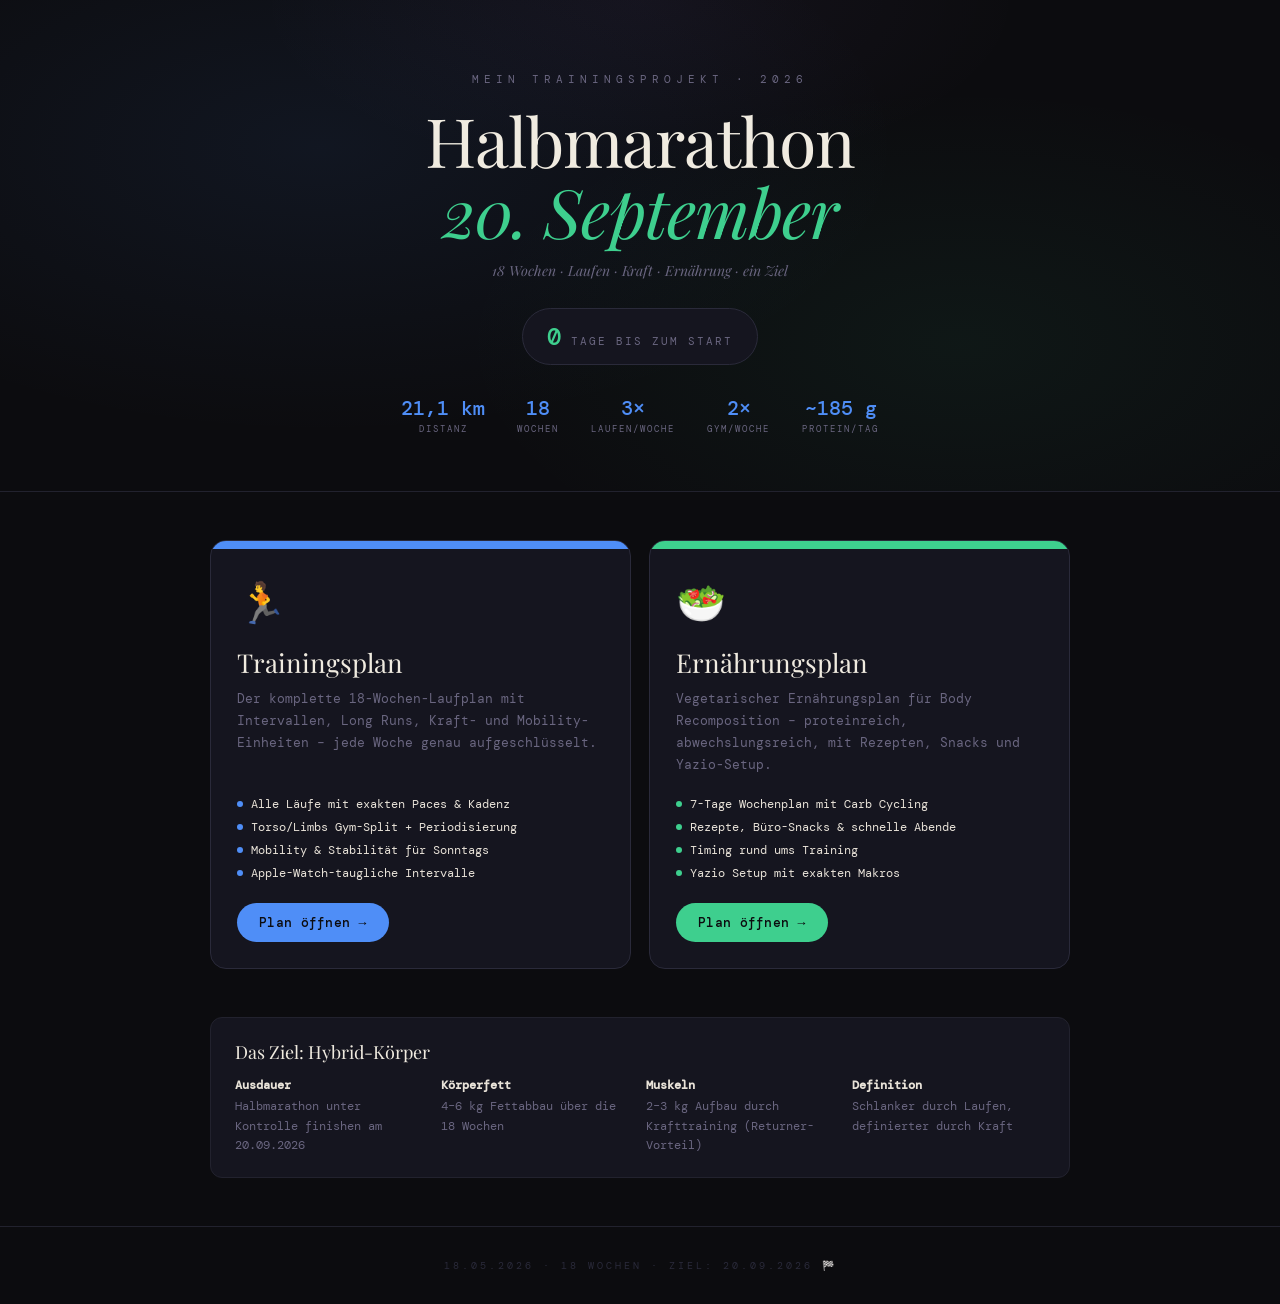
==== index.html @ 2db3b788 "Add files via upload" ====
<!DOCTYPE html>
<html lang="de">
<head>
<meta charset="UTF-8">
<meta name="viewport" content="width=device-width, initial-scale=1.0">
<title>Halbmarathon 2026 – Mein Trainingsprojekt</title>
<link href="https://fonts.googleapis.com/css2?family=Playfair+Display:ital,wght@0,400;0,700;1,400&family=DM+Mono:wght@300;400;500&display=swap" rel="stylesheet">
<style>
  :root {
    --bg:#0c0c0f; --surface:#15151f; --border:#22222e; --border2:#2a2a3a;
    --text:#e8e2d8; --muted:#6a6680; --cream:#f0ebe0;
    --blue:#4f8ef7; --green:#3ecf8e; --amber:#f5a623; --teal:#2dd4bf; --purple:#b07ef5;
  }
  * { box-sizing:border-box; margin:0; padding:0; }
  body {
    font-family:'DM Mono',monospace; background:var(--bg); color:var(--text);
    min-height:100vh; display:flex; flex-direction:column;
  }

  /* Hero */
  .hero {
    position:relative; overflow:hidden; text-align:center;
    padding:72px 24px 56px; border-bottom:1px solid var(--border);
  }
  .hero::before {
    content:''; position:absolute; inset:0;
    background:
      radial-gradient(ellipse 70% 90% at 25% 30%,rgba(79,142,247,.08) 0%,transparent 65%),
      radial-gradient(ellipse 60% 80% at 75% 70%,rgba(62,207,142,.06) 0%,transparent 65%),
      radial-gradient(ellipse 50% 60% at 50% 0%,rgba(176,126,245,.05) 0%,transparent 60%);
  }
  .hero-inner { position:relative; z-index:1; }
  .eyebrow { font-size:11px; letter-spacing:5px; color:var(--muted); text-transform:uppercase; margin-bottom:18px; }
  h1 {
    font-family:'Playfair Display',serif; font-weight:400;
    font-size:clamp(34px,8vw,68px); color:var(--cream); letter-spacing:-1px; line-height:1.05;
  }
  h1 em { font-style:italic; color:var(--green); }
  .tagline { margin-top:14px; color:var(--muted); font-size:14px; font-family:'Playfair Display',serif; font-style:italic; }

  .countdown {
    display:inline-flex; align-items:center; gap:14px; margin-top:28px;
    padding:12px 24px; border-radius:999px; background:var(--surface); border:1px solid var(--border2);
  }
  .countdown .num { font-size:24px; font-weight:500; color:var(--green); }
  .countdown .lbl { font-size:11px; color:var(--muted); text-transform:uppercase; letter-spacing:2px; }
  .countdown .sep { width:1px; height:28px; background:var(--border2); }

  /* Stats bar */
  .stats { display:flex; justify-content:center; gap:32px; margin-top:30px; flex-wrap:wrap; }
  .stat { text-align:center; }
  .stat .v { font-size:20px; font-weight:500; color:var(--blue); }
  .stat .l { font-size:9px; color:var(--muted); text-transform:uppercase; letter-spacing:2px; margin-top:2px; }

  /* Cards */
  .cards {
    flex:1; max-width:900px; margin:0 auto; width:100%;
    padding:48px 20px; display:grid; grid-template-columns:repeat(auto-fit,minmax(280px,1fr)); gap:18px;
  }
  .card {
    position:relative; overflow:hidden; text-decoration:none; color:inherit;
    background:var(--surface); border:1px solid var(--border2); border-radius:16px;
    padding:0; display:flex; flex-direction:column;
    transition:transform .2s, border-color .2s, box-shadow .2s;
  }
  .card:hover { transform:translateY(-4px); border-color:var(--c); box-shadow:0 12px 40px rgba(0,0,0,.4); }
  .card-banner { height:8px; background:var(--c); }
  .card-body { padding:28px 26px 26px; display:flex; flex-direction:column; flex:1; }
  .card-icon { font-size:40px; margin-bottom:16px; }
  .card-title { font-family:'Playfair Display',serif; font-size:26px; color:var(--cream); margin-bottom:8px; }
  .card-desc { font-size:13px; color:var(--muted); line-height:1.7; margin-bottom:20px; flex:1; }
  .card-features { display:flex; flex-direction:column; gap:7px; margin-bottom:22px; }
  .card-feat { font-size:12px; color:var(--text); display:flex; align-items:center; gap:8px; }
  .card-feat::before { content:''; width:6px; height:6px; border-radius:50%; background:var(--c); flex-shrink:0; }
  .card-cta {
    display:inline-flex; align-items:center; gap:8px; align-self:flex-start;
    padding:11px 22px; border-radius:999px; background:var(--c);
    color:#0c0c0f; font-size:13px; font-weight:500; letter-spacing:.3px;
    transition:gap .2s;
  }
  .card:hover .card-cta { gap:14px; }

  /* Info strip */
  .info-strip {
    max-width:900px; margin:0 auto 48px; width:100%; padding:0 20px;
  }
  .info-card {
    background:var(--surface); border:1px solid var(--border); border-radius:12px;
    padding:22px 24px;
  }
  .info-card h3 { font-family:'Playfair Display',serif; font-size:18px; color:var(--cream); font-weight:400; margin-bottom:12px; }
  .info-grid { display:grid; grid-template-columns:repeat(auto-fit,minmax(160px,1fr)); gap:12px; }
  .info-item { font-size:12px; color:var(--muted); line-height:1.6; }
  .info-item strong { color:var(--text); display:block; margin-bottom:2px; }

  footer { text-align:center; padding:32px; font-size:10px; color:#2a2a3a; letter-spacing:3px; text-transform:uppercase; border-top:1px solid var(--border); }
</style>
</head>
<body>

<div class="hero">
  <div class="hero-inner">
    <div class="eyebrow">Mein Trainingsprojekt · 2026</div>
    <h1>Halbmarathon<br><em>20. September</em></h1>
    <p class="tagline">18 Wochen · Laufen · Kraft · Ernährung · ein Ziel</p>

    <div class="countdown">
      <div><span class="num" id="days-left">–</span> <span class="lbl">Tage bis zum Start</span></div>
    </div>

    <div class="stats">
      <div class="stat"><div class="v">21,1 km</div><div class="l">Distanz</div></div>
      <div class="stat"><div class="v">18</div><div class="l">Wochen</div></div>
      <div class="stat"><div class="v">3×</div><div class="l">Laufen/Woche</div></div>
      <div class="stat"><div class="v">2×</div><div class="l">Gym/Woche</div></div>
      <div class="stat"><div class="v">~185 g</div><div class="l">Protein/Tag</div></div>
    </div>
  </div>
</div>

<div class="cards">
  <a class="card" href="training.html" style="--c:var(--blue)">
    <div class="card-banner"></div>
    <div class="card-body">
      <div class="card-icon">🏃</div>
      <div class="card-title">Trainingsplan</div>
      <div class="card-desc">Der komplette 18-Wochen-Laufplan mit Intervallen, Long Runs, Kraft- und Mobility-Einheiten – jede Woche genau aufgeschlüsselt.</div>
      <div class="card-features">
        <div class="card-feat">Alle Läufe mit exakten Paces & Kadenz</div>
        <div class="card-feat">Torso/Limbs Gym-Split + Periodisierung</div>
        <div class="card-feat">Mobility & Stabilität für Sonntags</div>
        <div class="card-feat">Apple-Watch-taugliche Intervalle</div>
      </div>
      <span class="card-cta">Plan öffnen →</span>
    </div>
  </a>

  <a class="card" href="ernaehrung.html" style="--c:var(--green)">
    <div class="card-banner"></div>
    <div class="card-body">
      <div class="card-icon">🥗</div>
      <div class="card-title">Ernährungsplan</div>
      <div class="card-desc">Vegetarischer Ernährungsplan für Body Recomposition – proteinreich, abwechslungsreich, mit Rezepten, Snacks und Yazio-Setup.</div>
      <div class="card-features">
        <div class="card-feat">7-Tage Wochenplan mit Carb Cycling</div>
        <div class="card-feat">Rezepte, Büro-Snacks & schnelle Abende</div>
        <div class="card-feat">Timing rund ums Training</div>
        <div class="card-feat">Yazio Setup mit exakten Makros</div>
      </div>
      <span class="card-cta">Plan öffnen →</span>
    </div>
  </a>
</div>

<div class="info-strip">
  <div class="info-card">
    <h3>Das Ziel: Hybrid-Körper</h3>
    <div class="info-grid">
      <div class="info-item"><strong>Ausdauer</strong>Halbmarathon unter Kontrolle finishen am 20.09.2026</div>
      <div class="info-item"><strong>Körperfett</strong>4–6 kg Fettabbau über die 18 Wochen</div>
      <div class="info-item"><strong>Muskeln</strong>2–3 kg Aufbau durch Krafttraining (Returner-Vorteil)</div>
      <div class="info-item"><strong>Definition</strong>Schlanker durch Laufen, definierter durch Kraft</div>
    </div>
  </div>
</div>

<footer>18.05.2026 · 18 Wochen · Ziel: 20.09.2026 🏁</footer>

<script>
  // Countdown bis zum Renntag
  const raceDay = new Date("2026-09-20T08:00:00");
  const now = new Date();
  const days = Math.max(0, Math.ceil((raceDay - now) / (1000*60*60*24)));
  document.getElementById("days-left").textContent = days;
</script>
</body>
</html>
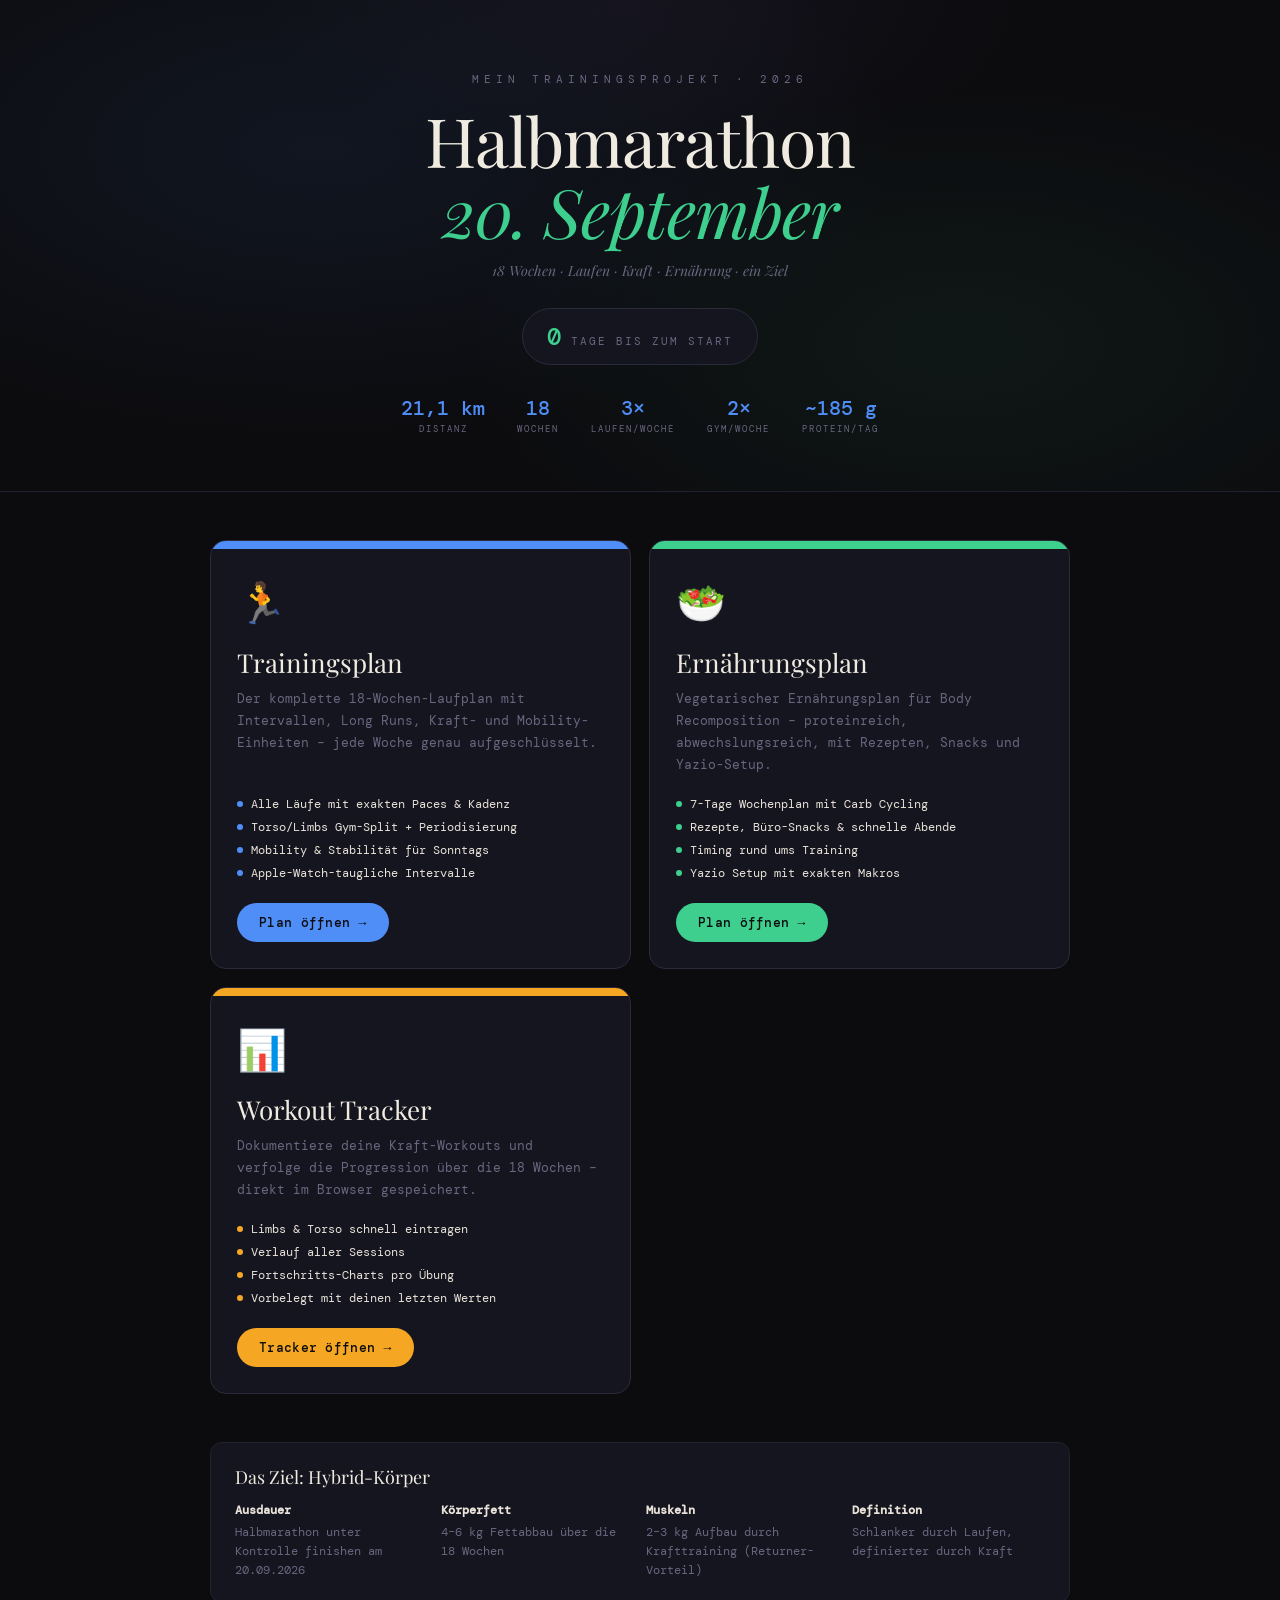
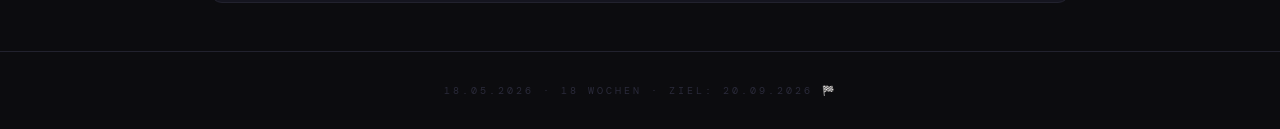
==== commit 6e1cb0b1: "Add files via upload" ====
--- a/index.html
+++ b/index.html
@@ -150,6 +150,22 @@
       <span class="card-cta">Plan öffnen →</span>
     </div>
   </a>
+
+  <a class="card" href="tracking.html" style="--c:var(--amber)">
+    <div class="card-banner"></div>
+    <div class="card-body">
+      <div class="card-icon">📊</div>
+      <div class="card-title">Workout Tracker</div>
+      <div class="card-desc">Dokumentiere deine Kraft-Workouts und verfolge die Progression über die 18 Wochen – direkt im Browser gespeichert.</div>
+      <div class="card-features">
+        <div class="card-feat">Limbs & Torso schnell eintragen</div>
+        <div class="card-feat">Verlauf aller Sessions</div>
+        <div class="card-feat">Fortschritts-Charts pro Übung</div>
+        <div class="card-feat">Vorbelegt mit deinen letzten Werten</div>
+      </div>
+      <span class="card-cta">Tracker öffnen →</span>
+    </div>
+  </a>
 </div>
 
 <div class="info-strip">
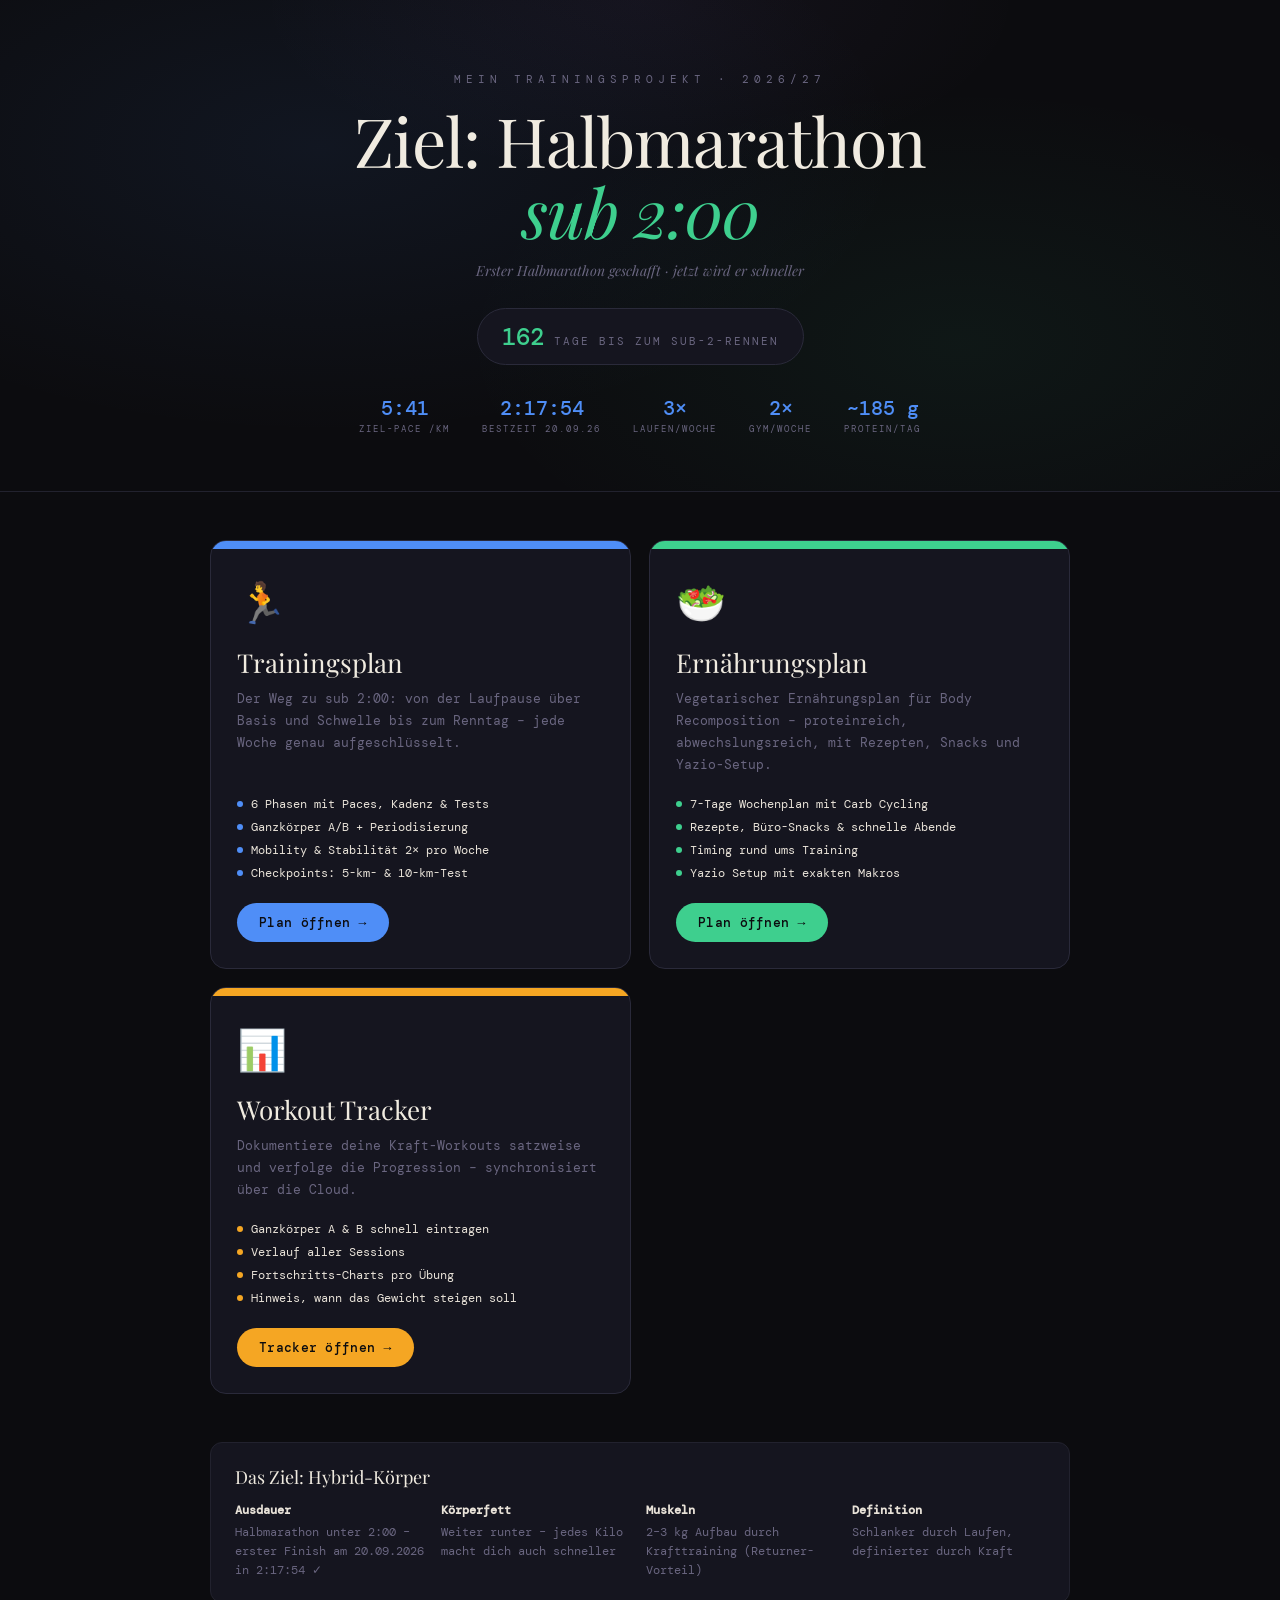
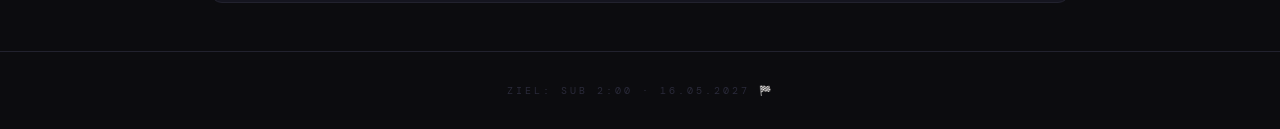
==== commit e6c0f7da: "Add files via upload" ====
--- a/index.html
+++ b/index.html
@@ -3,7 +3,7 @@
 <head>
 <meta charset="UTF-8">
 <meta name="viewport" content="width=device-width, initial-scale=1.0">
-<title>Halbmarathon 2026 – Mein Trainingsprojekt</title>
+<title>Ziel: Sub-2 Halbmarathon – Mein Trainingsprojekt</title>
 <link href="https://fonts.googleapis.com/css2?family=Playfair+Display:ital,wght@0,400;0,700;1,400&family=DM+Mono:wght@300;400;500&display=swap" rel="stylesheet">
 <style>
   :root {
@@ -100,17 +100,17 @@
 
 <div class="hero">
   <div class="hero-inner">
-    <div class="eyebrow">Mein Trainingsprojekt · 2026</div>
-    <h1>Halbmarathon<br><em>20. September</em></h1>
-    <p class="tagline">18 Wochen · Laufen · Kraft · Ernährung · ein Ziel</p>
+    <div class="eyebrow">Mein Trainingsprojekt · 2026/27</div>
+    <h1>Ziel: Halbmarathon<br><em>sub 2:00</em></h1>
+    <p class="tagline">Erster Halbmarathon geschafft · jetzt wird er schneller</p>
 
     <div class="countdown">
-      <div><span class="num" id="days-left">–</span> <span class="lbl">Tage bis zum Start</span></div>
+      <div><span class="num" id="days-left">–</span> <span class="lbl" id="days-lbl">Tage bis zum Sub-2-Rennen</span></div>
     </div>
 
     <div class="stats">
-      <div class="stat"><div class="v">21,1 km</div><div class="l">Distanz</div></div>
-      <div class="stat"><div class="v">18</div><div class="l">Wochen</div></div>
+      <div class="stat"><div class="v">5:41</div><div class="l">Ziel-Pace /km</div></div>
+      <div class="stat"><div class="v">2:17:54</div><div class="l">Bestzeit 20.09.26</div></div>
       <div class="stat"><div class="v">3×</div><div class="l">Laufen/Woche</div></div>
       <div class="stat"><div class="v">2×</div><div class="l">Gym/Woche</div></div>
       <div class="stat"><div class="v">~185 g</div><div class="l">Protein/Tag</div></div>
@@ -124,12 +124,12 @@
     <div class="card-body">
       <div class="card-icon">🏃</div>
       <div class="card-title">Trainingsplan</div>
-      <div class="card-desc">Der komplette 18-Wochen-Laufplan mit Intervallen, Long Runs, Kraft- und Mobility-Einheiten – jede Woche genau aufgeschlüsselt.</div>
+      <div class="card-desc">Der Weg zu sub 2:00: von der Laufpause über Basis und Schwelle bis zum Renntag – jede Woche genau aufgeschlüsselt.</div>
       <div class="card-features">
-        <div class="card-feat">Alle Läufe mit exakten Paces & Kadenz</div>
-        <div class="card-feat">Torso/Limbs Gym-Split + Periodisierung</div>
-        <div class="card-feat">Mobility & Stabilität für Sonntags</div>
-        <div class="card-feat">Apple-Watch-taugliche Intervalle</div>
+        <div class="card-feat">6 Phasen mit Paces, Kadenz & Tests</div>
+        <div class="card-feat">Ganzkörper A/B + Periodisierung</div>
+        <div class="card-feat">Mobility & Stabilität 2× pro Woche</div>
+        <div class="card-feat">Checkpoints: 5-km- & 10-km-Test</div>
       </div>
       <span class="card-cta">Plan öffnen →</span>
     </div>
@@ -156,12 +156,12 @@
     <div class="card-body">
       <div class="card-icon">📊</div>
       <div class="card-title">Workout Tracker</div>
-      <div class="card-desc">Dokumentiere deine Kraft-Workouts und verfolge die Progression über die 18 Wochen – direkt im Browser gespeichert.</div>
+      <div class="card-desc">Dokumentiere deine Kraft-Workouts satzweise und verfolge die Progression – synchronisiert über die Cloud.</div>
       <div class="card-features">
-        <div class="card-feat">Limbs & Torso schnell eintragen</div>
+        <div class="card-feat">Ganzkörper A & B schnell eintragen</div>
         <div class="card-feat">Verlauf aller Sessions</div>
         <div class="card-feat">Fortschritts-Charts pro Übung</div>
-        <div class="card-feat">Vorbelegt mit deinen letzten Werten</div>
+        <div class="card-feat">Hinweis, wann das Gewicht steigen soll</div>
       </div>
       <span class="card-cta">Tracker öffnen →</span>
     </div>
@@ -172,22 +172,25 @@
   <div class="info-card">
     <h3>Das Ziel: Hybrid-Körper</h3>
     <div class="info-grid">
-      <div class="info-item"><strong>Ausdauer</strong>Halbmarathon unter Kontrolle finishen am 20.09.2026</div>
-      <div class="info-item"><strong>Körperfett</strong>4–6 kg Fettabbau über die 18 Wochen</div>
+      <div class="info-item"><strong>Ausdauer</strong>Halbmarathon unter 2:00 – erster Finish am 20.09.2026 in 2:17:54 ✓</div>
+      <div class="info-item"><strong>Körperfett</strong>Weiter runter – jedes Kilo macht dich auch schneller</div>
       <div class="info-item"><strong>Muskeln</strong>2–3 kg Aufbau durch Krafttraining (Returner-Vorteil)</div>
       <div class="info-item"><strong>Definition</strong>Schlanker durch Laufen, definierter durch Kraft</div>
     </div>
   </div>
 </div>
 
-<footer>18.05.2026 · 18 Wochen · Ziel: 20.09.2026 🏁</footer>
+<footer id="footer">Ziel: sub 2:00 🏁</footer>
 
 <script>
   // Countdown bis zum Renntag
-  const raceDay = new Date("2026-09-20T08:00:00");
-  const now = new Date();
-  const days = Math.max(0, Math.ceil((raceDay - now) / (1000*60*60*24)));
+  // Renntag hier anpassen – gleiches Datum wie RACE in training.html
+  const RACE = "2027-05-16";
+  const raceDay = new Date(RACE + "T09:00:00");
+  const days = Math.max(0, Math.ceil((raceDay - new Date()) / 864e5));
   document.getElementById("days-left").textContent = days;
+  const nice = raceDay.toLocaleDateString("de-DE",{day:"2-digit",month:"2-digit",year:"numeric"});
+  document.getElementById("footer").textContent = `Ziel: sub 2:00 · ${nice} 🏁`;
 </script>
 </body>
 </html>
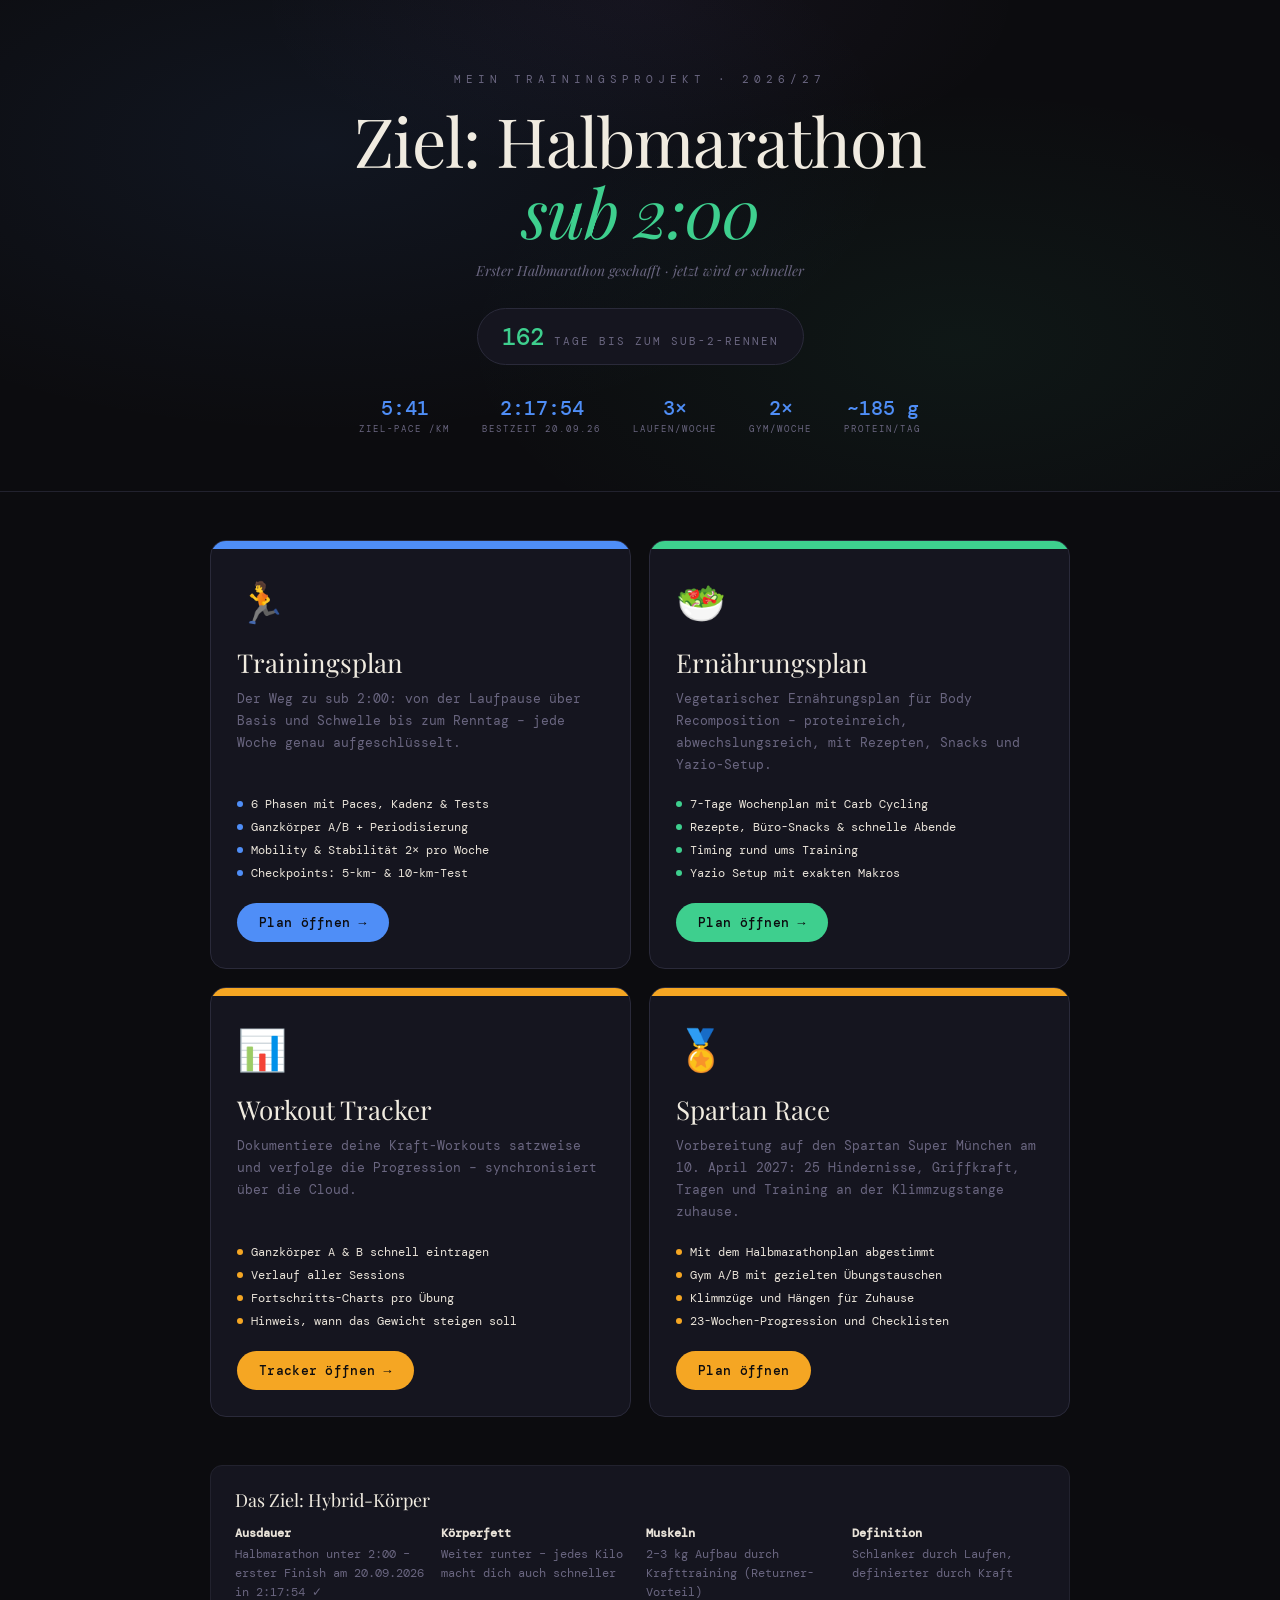
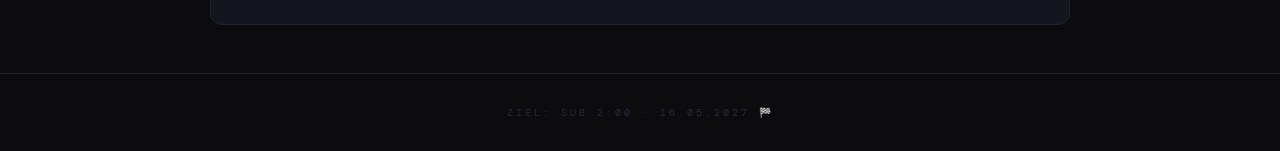
==== commit a008b7bb: "Add Spartan Race card to training home" ====
--- a/index.html
+++ b/index.html
@@ -166,6 +166,22 @@
       <span class="card-cta">Tracker öffnen →</span>
     </div>
   </a>
+
+  <a class="card" href="spartan.html" style="--c:var(--amber)">
+    <div class="card-banner"></div>
+    <div class="card-body">
+      <div class="card-icon">🏅</div>
+      <div class="card-title">Spartan Race</div>
+      <div class="card-desc">Vorbereitung auf den Spartan Super München am 10. April 2027: 25 Hindernisse, Griffkraft, Tragen und Training an der Klimmzugstange zuhause.</div>
+      <div class="card-features">
+        <div class="card-feat">Mit dem Halbmarathonplan abgestimmt</div>
+        <div class="card-feat">Gym A/B mit gezielten Übungstauschen</div>
+        <div class="card-feat">Klimmzüge und Hängen für Zuhause</div>
+        <div class="card-feat">23-Wochen-Progression und Checklisten</div>
+      </div>
+      <span class="card-cta">Plan öffnen</span>
+    </div>
+  </a>
 </div>
 
 <div class="info-strip">
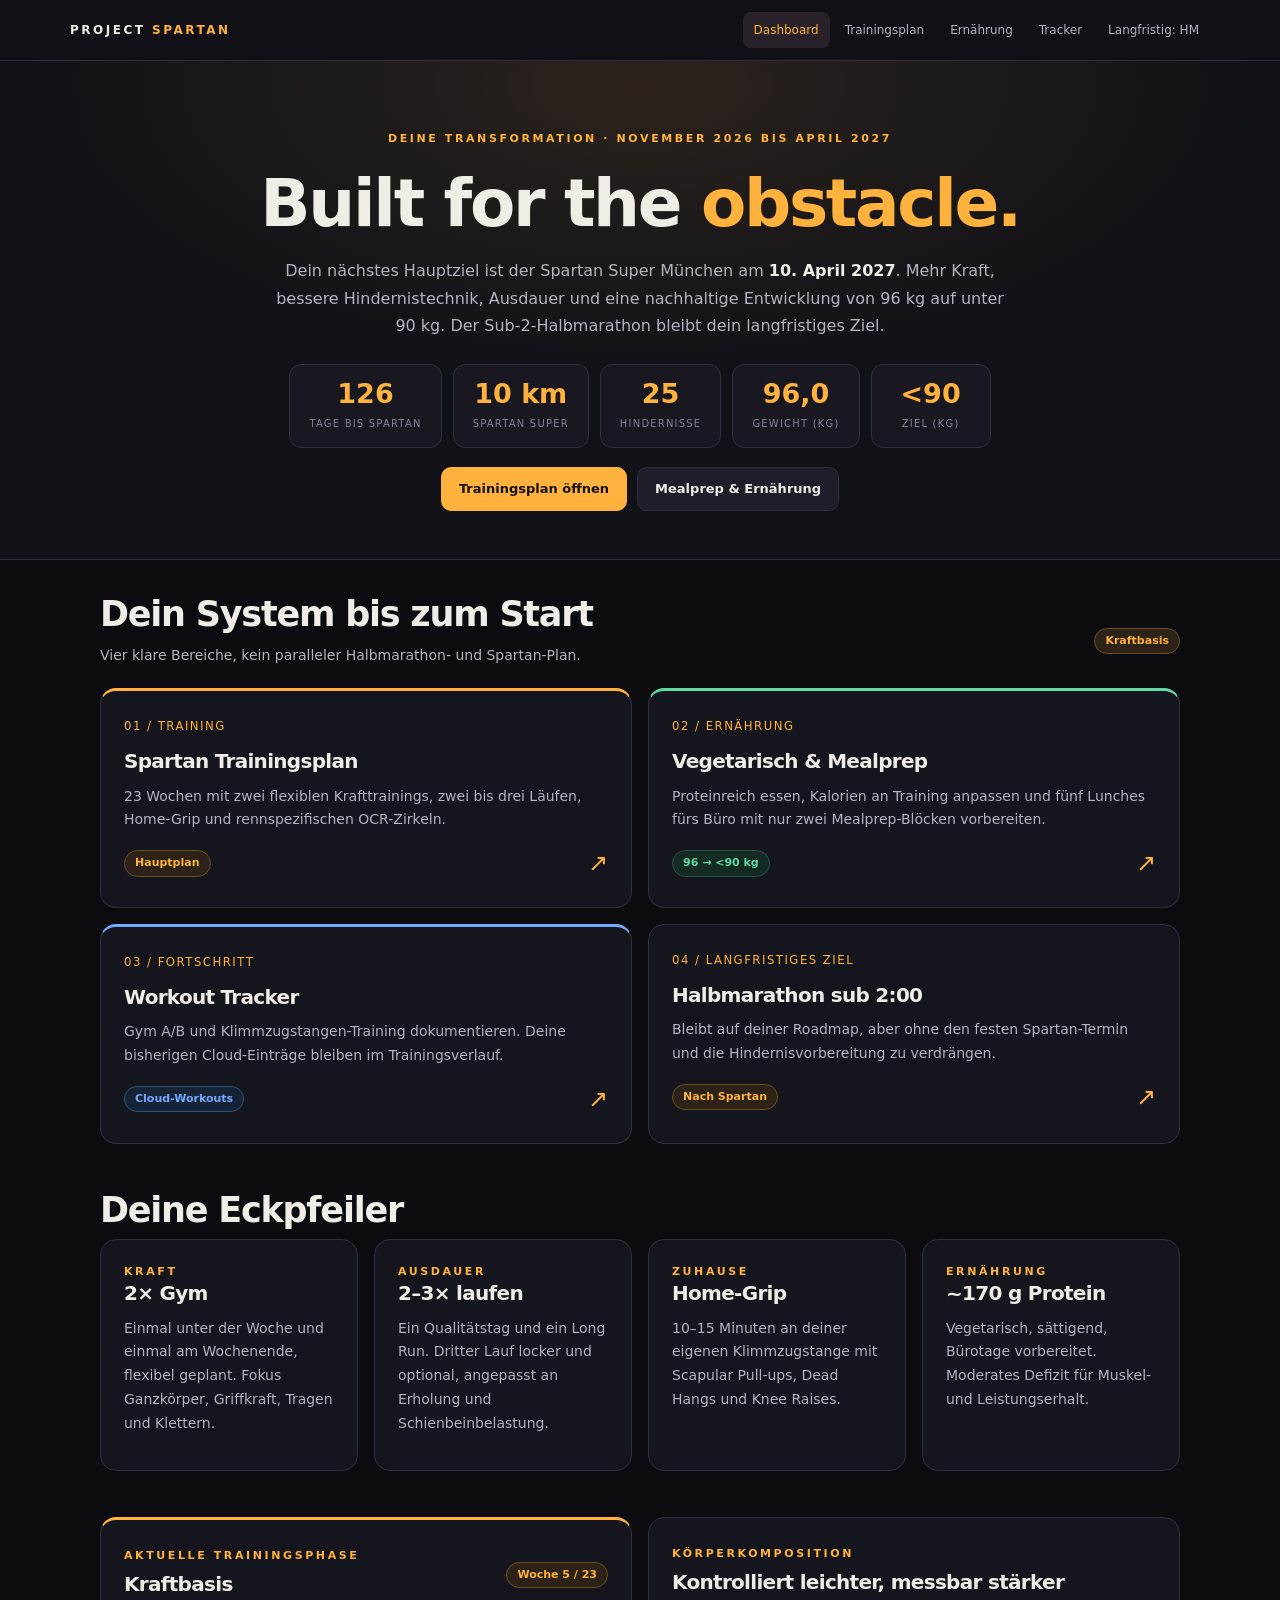
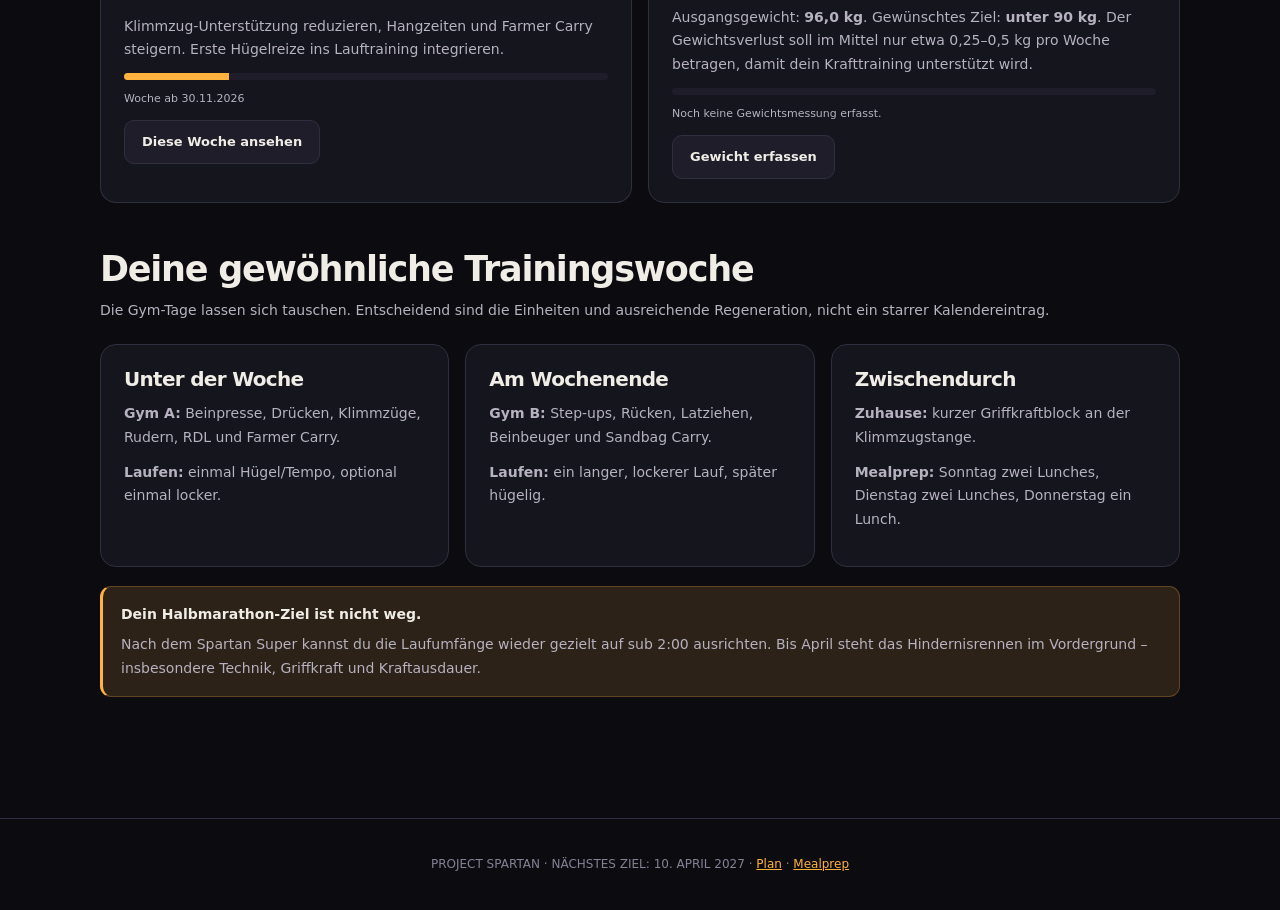
==== commit fd7f84ee: "Redesign home as Spartan-first transformation dashboard with long-term HM secondary" ====
--- a/index.html
+++ b/index.html
@@ -1,212 +1,55 @@
 <!DOCTYPE html>
-<html lang="de">
-<head>
-<meta charset="UTF-8">
-<meta name="viewport" content="width=device-width, initial-scale=1.0">
-<title>Ziel: Sub-2 Halbmarathon – Mein Trainingsprojekt</title>
-<link href="https://fonts.googleapis.com/css2?family=Playfair+Display:ital,wght@0,400;0,700;1,400&family=DM+Mono:wght@300;400;500&display=swap" rel="stylesheet">
-<style>
-  :root {
-    --bg:#0c0c0f; --surface:#15151f; --border:#22222e; --border2:#2a2a3a;
-    --text:#e8e2d8; --muted:#6a6680; --cream:#f0ebe0;
-    --blue:#4f8ef7; --green:#3ecf8e; --amber:#f5a623; --teal:#2dd4bf; --purple:#b07ef5;
-  }
-  * { box-sizing:border-box; margin:0; padding:0; }
-  body {
-    font-family:'DM Mono',monospace; background:var(--bg); color:var(--text);
-    min-height:100vh; display:flex; flex-direction:column;
-  }
-
-  /* Hero */
-  .hero {
-    position:relative; overflow:hidden; text-align:center;
-    padding:72px 24px 56px; border-bottom:1px solid var(--border);
-  }
-  .hero::before {
-    content:''; position:absolute; inset:0;
-    background:
-      radial-gradient(ellipse 70% 90% at 25% 30%,rgba(79,142,247,.08) 0%,transparent 65%),
-      radial-gradient(ellipse 60% 80% at 75% 70%,rgba(62,207,142,.06) 0%,transparent 65%),
-      radial-gradient(ellipse 50% 60% at 50% 0%,rgba(176,126,245,.05) 0%,transparent 60%);
-  }
-  .hero-inner { position:relative; z-index:1; }
-  .eyebrow { font-size:11px; letter-spacing:5px; color:var(--muted); text-transform:uppercase; margin-bottom:18px; }
-  h1 {
-    font-family:'Playfair Display',serif; font-weight:400;
-    font-size:clamp(34px,8vw,68px); color:var(--cream); letter-spacing:-1px; line-height:1.05;
-  }
-  h1 em { font-style:italic; color:var(--green); }
-  .tagline { margin-top:14px; color:var(--muted); font-size:14px; font-family:'Playfair Display',serif; font-style:italic; }
-
-  .countdown {
-    display:inline-flex; align-items:center; gap:14px; margin-top:28px;
-    padding:12px 24px; border-radius:999px; background:var(--surface); border:1px solid var(--border2);
-  }
-  .countdown .num { font-size:24px; font-weight:500; color:var(--green); }
-  .countdown .lbl { font-size:11px; color:var(--muted); text-transform:uppercase; letter-spacing:2px; }
-  .countdown .sep { width:1px; height:28px; background:var(--border2); }
-
-  /* Stats bar */
-  .stats { display:flex; justify-content:center; gap:32px; margin-top:30px; flex-wrap:wrap; }
-  .stat { text-align:center; }
-  .stat .v { font-size:20px; font-weight:500; color:var(--blue); }
-  .stat .l { font-size:9px; color:var(--muted); text-transform:uppercase; letter-spacing:2px; margin-top:2px; }
-
-  /* Cards */
-  .cards {
-    flex:1; max-width:900px; margin:0 auto; width:100%;
-    padding:48px 20px; display:grid; grid-template-columns:repeat(auto-fit,minmax(280px,1fr)); gap:18px;
-  }
-  .card {
-    position:relative; overflow:hidden; text-decoration:none; color:inherit;
-    background:var(--surface); border:1px solid var(--border2); border-radius:16px;
-    padding:0; display:flex; flex-direction:column;
-    transition:transform .2s, border-color .2s, box-shadow .2s;
-  }
-  .card:hover { transform:translateY(-4px); border-color:var(--c); box-shadow:0 12px 40px rgba(0,0,0,.4); }
-  .card-banner { height:8px; background:var(--c); }
-  .card-body { padding:28px 26px 26px; display:flex; flex-direction:column; flex:1; }
-  .card-icon { font-size:40px; margin-bottom:16px; }
-  .card-title { font-family:'Playfair Display',serif; font-size:26px; color:var(--cream); margin-bottom:8px; }
-  .card-desc { font-size:13px; color:var(--muted); line-height:1.7; margin-bottom:20px; flex:1; }
-  .card-features { display:flex; flex-direction:column; gap:7px; margin-bottom:22px; }
-  .card-feat { font-size:12px; color:var(--text); display:flex; align-items:center; gap:8px; }
-  .card-feat::before { content:''; width:6px; height:6px; border-radius:50%; background:var(--c); flex-shrink:0; }
-  .card-cta {
-    display:inline-flex; align-items:center; gap:8px; align-self:flex-start;
-    padding:11px 22px; border-radius:999px; background:var(--c);
-    color:#0c0c0f; font-size:13px; font-weight:500; letter-spacing:.3px;
-    transition:gap .2s;
-  }
-  .card:hover .card-cta { gap:14px; }
-
-  /* Info strip */
-  .info-strip {
-    max-width:900px; margin:0 auto 48px; width:100%; padding:0 20px;
-  }
-  .info-card {
-    background:var(--surface); border:1px solid var(--border); border-radius:12px;
-    padding:22px 24px;
-  }
-  .info-card h3 { font-family:'Playfair Display',serif; font-size:18px; color:var(--cream); font-weight:400; margin-bottom:12px; }
-  .info-grid { display:grid; grid-template-columns:repeat(auto-fit,minmax(160px,1fr)); gap:12px; }
-  .info-item { font-size:12px; color:var(--muted); line-height:1.6; }
-  .info-item strong { color:var(--text); display:block; margin-bottom:2px; }
-
-  footer { text-align:center; padding:32px; font-size:10px; color:#2a2a3a; letter-spacing:3px; text-transform:uppercase; border-top:1px solid var(--border); }
-</style>
-</head>
-<body>
-
-<div class="hero">
-  <div class="hero-inner">
-    <div class="eyebrow">Mein Trainingsprojekt · 2026/27</div>
-    <h1>Ziel: Halbmarathon<br><em>sub 2:00</em></h1>
-    <p class="tagline">Erster Halbmarathon geschafft · jetzt wird er schneller</p>
-
-    <div class="countdown">
-      <div><span class="num" id="days-left">–</span> <span class="lbl" id="days-lbl">Tage bis zum Sub-2-Rennen</span></div>
-    </div>
-
-    <div class="stats">
-      <div class="stat"><div class="v">5:41</div><div class="l">Ziel-Pace /km</div></div>
-      <div class="stat"><div class="v">2:17:54</div><div class="l">Bestzeit 20.09.26</div></div>
-      <div class="stat"><div class="v">3×</div><div class="l">Laufen/Woche</div></div>
-      <div class="stat"><div class="v">2×</div><div class="l">Gym/Woche</div></div>
-      <div class="stat"><div class="v">~185 g</div><div class="l">Protein/Tag</div></div>
-    </div>
-  </div>
+<html lang="de"><head><meta charset="UTF-8"><meta name="viewport" content="width=device-width,initial-scale=1">
+<meta name="description" content="Project Spartan: persönliche Transformation von 96 kg auf unter 90 kg, Kraft- und Lauftraining, vegetarisches Mealprep und Spartan Super München im April 2027.">
+<meta name="theme-color" content="#0c0c10"><title>Project Spartan · Trainingsdashboard 2027</title><link rel="stylesheet" href="assets/spartan-theme.css"></head><body>
+<header class="site-nav"><a class="brand" href="index.html">PROJECT <span>SPARTAN</span></a><nav class="nav-links" aria-label="Hauptnavigation"><a href="index.html" class="active">Dashboard</a><a href="training.html">Trainingsplan</a><a href="ernaehrung.html">Ernährung</a><a href="tracking.html">Tracker</a><a href="halbmarathon.html">Langfristig: HM</a></nav></header>
+<div class="hero"><span class="eyebrow">Deine Transformation · November 2026 bis April 2027</span><h1>Built for the <em>obstacle.</em></h1>
+<p class="lead">Dein nächstes Hauptziel ist der Spartan Super München am <strong style="color:var(--text)">10. April 2027</strong>. Mehr Kraft, bessere Hindernistechnik, Ausdauer und eine nachhaltige Entwicklung von 96 kg auf unter 90 kg. Der Sub-2-Halbmarathon bleibt dein langfristiges Ziel.</p>
+<div class="kpis"><div class="kpi"><b id="countdown">–</b><small>Tage bis Spartan</small></div><div class="kpi"><b>10 km</b><small>Spartan Super</small></div><div class="kpi"><b>25</b><small>Hindernisse</small></div><div class="kpi"><b id="weight-kpi">96,0</b><small>Gewicht (kg)</small></div><div class="kpi"><b>&lt;90</b><small>Ziel (kg)</small></div></div>
+<div class="actions" style="justify-content:center"><a href="training.html" class="btn">Trainingsplan öffnen</a><a href="ernaehrung.html" class="btn secondary">Mealprep & Ernährung</a></div>
 </div>
-
-<div class="cards">
-  <a class="card" href="training.html" style="--c:var(--blue)">
-    <div class="card-banner"></div>
-    <div class="card-body">
-      <div class="card-icon">🏃</div>
-      <div class="card-title">Trainingsplan</div>
-      <div class="card-desc">Der Weg zu sub 2:00: von der Laufpause über Basis und Schwelle bis zum Renntag – jede Woche genau aufgeschlüsselt.</div>
-      <div class="card-features">
-        <div class="card-feat">6 Phasen mit Paces, Kadenz & Tests</div>
-        <div class="card-feat">Ganzkörper A/B + Periodisierung</div>
-        <div class="card-feat">Mobility & Stabilität 2× pro Woche</div>
-        <div class="card-feat">Checkpoints: 5-km- & 10-km-Test</div>
-      </div>
-      <span class="card-cta">Plan öffnen →</span>
-    </div>
-  </a>
-
-  <a class="card" href="ernaehrung.html" style="--c:var(--green)">
-    <div class="card-banner"></div>
-    <div class="card-body">
-      <div class="card-icon">🥗</div>
-      <div class="card-title">Ernährungsplan</div>
-      <div class="card-desc">Vegetarischer Ernährungsplan für Body Recomposition – proteinreich, abwechslungsreich, mit Rezepten, Snacks und Yazio-Setup.</div>
-      <div class="card-features">
-        <div class="card-feat">7-Tage Wochenplan mit Carb Cycling</div>
-        <div class="card-feat">Rezepte, Büro-Snacks & schnelle Abende</div>
-        <div class="card-feat">Timing rund ums Training</div>
-        <div class="card-feat">Yazio Setup mit exakten Makros</div>
-      </div>
-      <span class="card-cta">Plan öffnen →</span>
-    </div>
-  </a>
-
-  <a class="card" href="tracking.html" style="--c:var(--amber)">
-    <div class="card-banner"></div>
-    <div class="card-body">
-      <div class="card-icon">📊</div>
-      <div class="card-title">Workout Tracker</div>
-      <div class="card-desc">Dokumentiere deine Kraft-Workouts satzweise und verfolge die Progression – synchronisiert über die Cloud.</div>
-      <div class="card-features">
-        <div class="card-feat">Ganzkörper A & B schnell eintragen</div>
-        <div class="card-feat">Verlauf aller Sessions</div>
-        <div class="card-feat">Fortschritts-Charts pro Übung</div>
-        <div class="card-feat">Hinweis, wann das Gewicht steigen soll</div>
-      </div>
-      <span class="card-cta">Tracker öffnen →</span>
-    </div>
-  </a>
-
-  <a class="card" href="spartan.html" style="--c:var(--amber)">
-    <div class="card-banner"></div>
-    <div class="card-body">
-      <div class="card-icon">🏅</div>
-      <div class="card-title">Spartan Race</div>
-      <div class="card-desc">Vorbereitung auf den Spartan Super München am 10. April 2027: 25 Hindernisse, Griffkraft, Tragen und Training an der Klimmzugstange zuhause.</div>
-      <div class="card-features">
-        <div class="card-feat">Mit dem Halbmarathonplan abgestimmt</div>
-        <div class="card-feat">Gym A/B mit gezielten Übungstauschen</div>
-        <div class="card-feat">Klimmzüge und Hängen für Zuhause</div>
-        <div class="card-feat">23-Wochen-Progression und Checklisten</div>
-      </div>
-      <span class="card-cta">Plan öffnen</span>
-    </div>
-  </a>
-</div>
-
-<div class="info-strip">
-  <div class="info-card">
-    <h3>Das Ziel: Hybrid-Körper</h3>
-    <div class="info-grid">
-      <div class="info-item"><strong>Ausdauer</strong>Halbmarathon unter 2:00 – erster Finish am 20.09.2026 in 2:17:54 ✓</div>
-      <div class="info-item"><strong>Körperfett</strong>Weiter runter – jedes Kilo macht dich auch schneller</div>
-      <div class="info-item"><strong>Muskeln</strong>2–3 kg Aufbau durch Krafttraining (Returner-Vorteil)</div>
-      <div class="info-item"><strong>Definition</strong>Schlanker durch Laufen, definierter durch Kraft</div>
-    </div>
-  </div>
-</div>
-
-<footer id="footer">Ziel: sub 2:00 🏁</footer>
-
+<main class="container">
+<section class="section"><div class="row"><div><h2>Dein System bis zum Start</h2><p class="sub">Vier klare Bereiche, kein paralleler Halbmarathon- und Spartan-Plan.</p></div><span class="pill" id="current-phase">Woche 1</span></div>
+<div class="grid">
+<a href="training.html" class="card card-link accent"><small>01 / Training</small><h3 style="margin-top:12px">Spartan Trainingsplan</h3><p>23 Wochen mit zwei flexiblen Krafttrainings, zwei bis drei Läufen, Home-Grip und rennspezifischen OCR-Zirkeln.</p><div class="row"><span class="pill">Hauptplan</span><span class="arrow">↗</span></div></a>
+<a href="ernaehrung.html" class="card card-link green"><small>02 / Ernährung</small><h3 style="margin-top:12px">Vegetarisch & Mealprep</h3><p>Proteinreich essen, Kalorien an Training anpassen und fünf Lunches fürs Büro mit nur zwei Mealprep-Blöcken vorbereiten.</p><div class="row"><span class="pill green">96 → &lt;90 kg</span><span class="arrow">↗</span></div></a>
+<a href="tracking.html" class="card card-link blue"><small>03 / Fortschritt</small><h3 style="margin-top:12px">Workout Tracker</h3><p>Gym A/B und Klimmzugstangen-Training dokumentieren. Deine bisherigen Cloud-Einträge bleiben im Trainingsverlauf.</p><div class="row"><span class="pill blue">Cloud-Workouts</span><span class="arrow">↗</span></div></a>
+<a href="halbmarathon.html" class="card card-link"><small>04 / Langfristiges Ziel</small><h3 style="margin-top:12px">Halbmarathon sub 2:00</h3><p>Bleibt auf deiner Roadmap, aber ohne den festen Spartan-Termin und die Hindernisvorbereitung zu verdrängen.</p><div class="row"><span class="pill">Nach Spartan</span><span class="arrow">↗</span></div></a>
+</div></section>
+<section class="section"><h2>Deine Eckpfeiler</h2><div class="grid four">
+<div class="card"><div class="eyebrow">Kraft</div><h3>2× Gym</h3><p>Einmal unter der Woche und einmal am Wochenende, flexibel geplant. Fokus Ganzkörper, Griffkraft, Tragen und Klettern.</p></div>
+<div class="card"><div class="eyebrow">Ausdauer</div><h3>2–3× laufen</h3><p>Ein Qualitätstag und ein Long Run. Dritter Lauf locker und optional, angepasst an Erholung und Schienbeinbelastung.</p></div>
+<div class="card"><div class="eyebrow">Zuhause</div><h3>Home-Grip</h3><p>10–15 Minuten an deiner eigenen Klimmzugstange mit Scapular Pull-ups, Dead Hangs und Knee Raises.</p></div>
+<div class="card"><div class="eyebrow">Ernährung</div><h3>~170 g Protein</h3><p>Vegetarisch, sättigend, Bürotage vorbereitet. Moderates Defizit für Muskel- und Leistungs­erhalt.</p></div>
+</div></section>
+<section class="section"><div class="grid">
+<div class="card accent"><div class="row"><div><span class="eyebrow">Aktuelle Trainingsphase</span><h3 style="margin-top:7px" id="focus-title">Grundlage</h3></div><span class="pill" id="week-label">Woche 1 / 23</span></div><p id="focus-desc">Kraftbasis aufbauen, Griffkraft trainieren und dein Lauftraining erhalten.</p><div class="progress"><div id="phase-progress"></div></div><p class="tiny" id="week-date"></p><a href="training.html#current" class="btn secondary">Diese Woche ansehen</a></div>
+<div class="card"><span class="eyebrow">Körperkomposition</span><h3 style="margin-top:7px">Kontrolliert leichter, messbar stärker</h3><p>Ausgangsgewicht: <strong>96,0 kg</strong>. Gewünschtes Ziel: <strong>unter 90 kg</strong>. Der Gewichtsverlust soll im Mittel nur etwa 0,25–0,5 kg pro Woche betragen, damit dein Krafttraining unterstützt wird.</p><div class="progress"><div id="weight-progress"></div></div><p id="weight-caption" class="tiny">Noch keine Gewichtsmessung erfasst.</p><a href="ernaehrung.html" class="btn secondary">Gewicht erfassen</a></div>
+</div></section>
+<section class="section"><h2>Deine gewöhnliche Trainingswoche</h2><p class="sub">Die Gym-Tage lassen sich tauschen. Entscheidend sind die Einheiten und ausreichende Regeneration, nicht ein starrer Kalendereintrag.</p>
+<div class="grid three"><div class="card"><h3>Unter der Woche</h3><p><strong>Gym A:</strong> Beinpresse, Drücken, Klimmzüge, Rudern, RDL und Farmer Carry.</p><p><strong>Laufen:</strong> einmal Hügel/Tempo, optional einmal locker.</p></div>
+<div class="card"><h3>Am Wochenende</h3><p><strong>Gym B:</strong> Step-ups, Rücken, Latziehen, Beinbeuger und Sandbag Carry.</p><p><strong>Laufen:</strong> ein langer, lockerer Lauf, später hügelig.</p></div>
+<div class="card"><h3>Zwischendurch</h3><p><strong>Zuhause:</strong> kurzer Griffkraftblock an der Klimmzugstange.</p><p><strong>Mealprep:</strong> Sonntag zwei Lunches, Dienstag zwei Lunches, Donnerstag ein Lunch.</p></div></div>
+<div class="note"><strong>Dein Halbmarathon-Ziel ist nicht weg.</strong><p>Nach dem Spartan Super kannst du die Laufumfänge wieder gezielt auf sub 2:00 ausrichten. Bis April steht das Hindernisrennen im Vordergrund – insbesondere Technik, Griffkraft und Kraftausdauer.</p></div>
+</section></main><footer>PROJECT SPARTAN · NÄCHSTES ZIEL: 10. APRIL 2027 · <a href="training.html">Plan</a> · <a href="ernaehrung.html">Mealprep</a></footer>
 <script>
-  // Countdown bis zum Renntag
-  // Renntag hier anpassen – gleiches Datum wie RACE in training.html
-  const RACE = "2027-05-16";
-  const raceDay = new Date(RACE + "T09:00:00");
-  const days = Math.max(0, Math.ceil((raceDay - new Date()) / 864e5));
-  document.getElementById("days-left").textContent = days;
-  const nice = raceDay.toLocaleDateString("de-DE",{day:"2-digit",month:"2-digit",year:"numeric"});
-  document.getElementById("footer").textContent = `Ziel: sub 2:00 · ${nice} 🏁`;
-</script>
-</body>
-</html>
+(function(){
+const start=new Date(2026,10,2,12),race=new Date(2027,3,10,9),now=new Date();
+document.getElementById("countdown").textContent=Math.max(0,Math.ceil((race-now)/86400000));
+const w=Math.max(1,Math.min(23,Math.floor((now-start)/604800000)+1));
+let phase,desc;
+if(w<=4){phase="Grundlage";desc="Saubere Klimmzüge aufbauen, erstes Hängen und kontrollierte Trageübungen. Gelenke, Schultern und Sehnen an neue Belastungen gewöhnen."}
+else if(w<=8){phase="Kraftbasis";desc="Klimmzug-Unterstützung reduzieren, Hangzeiten und Farmer Carry steigern. Erste Hügelreize ins Lauftraining integrieren."}
+else if(w<=12){phase="Kraftausdauer";desc="Mehr Belastung im Gelände, längere Carries und saubere Wiederholungen; alle vier Wochen entlasten."}
+else if(w<=16){phase="OCR-Integration";desc="Kurze Lauf-Hindernis-Kombinationen statt zusätzlicher harter Einheiten."}
+else if(w<=20){phase="Rennspezifisch";desc="Spartan-Simulationen, Klettertechnik und solide Kraft unter Ermüdung."}
+else{phase=w===23?"Rennwoche":"Tapering";desc=w===23?"Frische, Schlaf, Regeneration und Konzentration auf den Start.":"Belastung reduzieren, Fähigkeiten erhalten und erholt an den Start gehen."}
+document.getElementById("current-phase").textContent=phase;
+document.getElementById("focus-title").textContent=phase;
+document.getElementById("focus-desc").textContent=desc;
+document.getElementById("week-label").textContent="Woche "+w+" / 23";
+document.getElementById("phase-progress").style.width=Math.min(100,w/23*100)+"%";
+let mon=new Date(start);mon.setDate(mon.getDate()+7*(w-1));document.getElementById("week-date").textContent="Woche ab "+mon.toLocaleDateString("de-DE",{day:"2-digit",month:"2-digit",year:"numeric"});
+try{const ws=JSON.parse(localStorage.getItem("spartan-weight-log-2027")||"[]");if(ws.length){ws.sort((a,b)=>b.date.localeCompare(a.date));let weight=ws[0].weight;document.getElementById("weight-kpi").textContent=weight.toFixed(1).replace(".",",");document.getElementById("weight-progress").style.width=Math.max(0,Math.min(100,(96-weight)/6.1*100))+"%";document.getElementById("weight-caption").textContent="Letzter Eintrag: "+weight.toFixed(1).replace(".",",")+" kg am "+ws[0].date;}}catch(e){}
+})();
+</script></body></html>
--- a/assets/spartan-theme.css
+++ b/assets/spartan-theme.css
@@ -0,0 +1,40 @@
+
+:root{--bg:#0c0c10;--surface:#15151d;--raised:#1e1d29;--line:#302f40;--text:#f0ede7;--muted:#b6b2c0;--subtle:#858096;--orange:#ffb23d;--orangeSoft:#2c2217;--green:#61d9a3;--blue:#75a8ff;--red:#fa8383;--purple:#c3a5ff;--radius:16px}
+*{box-sizing:border-box}html{scroll-behavior:smooth}body{margin:0;background:var(--bg);color:var(--text);font:14px/1.7 system-ui,-apple-system,BlinkMacSystemFont,"Segoe UI",sans-serif}
+a{color:var(--orange)}a:hover{color:#ffd08a}button,input,select{font:inherit}button{cursor:pointer}button:focus-visible,a:focus-visible,input:focus-visible,select:focus-visible{outline:2px solid var(--orange);outline-offset:3px}
+.site-nav{position:sticky;top:0;z-index:80;display:flex;align-items:center;justify-content:space-between;gap:15px;padding:12px max(18px,calc((100vw - 1140px)/2));background:rgba(17,17,23,.97);border-bottom:1px solid var(--line);flex-wrap:wrap}
+.brand{font-size:12px;font-weight:800;letter-spacing:2.5px;color:var(--text);text-decoration:none;white-space:nowrap}.brand span{color:var(--orange)}
+.nav-links{display:flex;flex-wrap:wrap;gap:4px}.nav-links a{padding:8px 11px;color:var(--muted);font-size:12px;text-decoration:none;border-radius:8px}.nav-links a:hover,.nav-links a.active{background:#28212a;color:var(--orange)}
+.hero{padding:65px 20px 48px;text-align:center;border-bottom:1px solid var(--line);background:radial-gradient(ellipse 62% 75% at 50% 5%,rgba(255,178,61,.11),transparent 78%),#111118}
+.hero .eyebrow,.eyebrow{color:var(--orange);font-size:11px;letter-spacing:2.6px;text-transform:uppercase;font-weight:700}
+h1,h2,h3,h4{line-height:1.17;letter-spacing:-.035em}h1{font-size:clamp(35px,7vw,66px);margin:15px auto;max-width:880px;font-weight:800}h1 em{color:var(--orange);font-style:normal}
+h2{font-size:clamp(25px,4vw,35px);margin:0 0 9px}h3{font-size:20px;margin:0 0 11px}h4{font-size:15px;margin:0 0 8px}
+.lead{font-size:16px;color:var(--muted);max-width:740px;margin:14px auto}.container{max-width:1120px;margin:auto;padding:34px 20px 75px}.section{margin:0 0 46px}.sub{color:var(--muted);margin:0 0 21px}
+.kpis{display:flex;gap:11px;flex-wrap:wrap;justify-content:center;margin-top:25px}
+.kpi{background:#191820;border:1px solid var(--line);border-radius:12px;padding:12px 19px;min-width:120px}.kpi b{display:block;font-size:27px;color:var(--orange);line-height:1.25;font-variant-numeric:tabular-nums}.kpi small{color:var(--subtle);font-size:10px;text-transform:uppercase;letter-spacing:1.2px}
+.grid{display:grid;grid-template-columns:repeat(2,minmax(0,1fr));gap:16px}.grid.three{grid-template-columns:repeat(3,minmax(0,1fr))}.grid.four{grid-template-columns:repeat(4,minmax(0,1fr))}
+.card{background:var(--surface);border:1px solid var(--line);border-radius:var(--radius);padding:23px;min-width:0}.card p{color:var(--muted);margin:7px 0 11px}.card ul,.card ol{padding-left:20px;color:var(--muted)}.card li{margin:5px 0}
+.card.accent{border-top:3px solid var(--orange)}.card.blue{border-top:3px solid var(--blue)}.card.green{border-top:3px solid var(--green)}
+.card-link{display:block;text-decoration:none;color:var(--text);transition:transform .15s,border-color .15s}.card-link:hover{transform:translateY(-3px);border-color:var(--orange);color:var(--text)}.card-link small{color:var(--orange);text-transform:uppercase;letter-spacing:1.5px}.card-link .arrow{font-size:24px;color:var(--orange)}
+.eyetag,.pill{display:inline-block;color:var(--orange);border:1px solid #6b4d21;background:var(--orangeSoft);border-radius:999px;font-size:11px;font-weight:600;padding:3px 10px}
+.pill.green{color:var(--green);border-color:#255542;background:#142b23}.pill.blue{color:var(--blue);border-color:#365178;background:#152337}
+.note{padding:16px 18px;background:var(--orangeSoft);border:1px solid #604522;border-left:3px solid var(--orange);border-radius:11px;margin:19px 0}.note.blue{background:#182333;border-color:#2b4565;border-left-color:var(--blue)}.note p{color:var(--muted);margin:6px 0 0}
+.small{font-size:12px;color:var(--muted)}.muted{color:var(--muted)}.tiny{font-size:11px;color:var(--subtle)}.right{text-align:right}
+.btn{display:inline-flex;align-items:center;justify-content:center;gap:9px;padding:10px 17px;border:1px solid var(--orange);background:var(--orange);border-radius:10px;color:#17120c;text-decoration:none;font-weight:750;font-size:13px}.btn:hover{background:#ffd18a;color:#17120c}.btn.secondary{border-color:var(--line);color:var(--text);background:var(--raised)}.btn.secondary:hover{border-color:var(--orange);color:var(--orange)}
+.actions{display:flex;gap:10px;flex-wrap:wrap;margin-top:19px}
+table{border-collapse:collapse;width:100%;text-align:left}th{font-size:11px;letter-spacing:1px;text-transform:uppercase;color:var(--subtle);font-weight:700}th,td{padding:12px 10px;border-bottom:1px solid var(--line);vertical-align:top}td{font-size:13px}td small{display:block;color:var(--subtle);font-size:11px;margin-top:3px}.tablewrap{overflow-x:auto}.tablewrap table{min-width:550px}
+.tabs{display:flex;flex-wrap:wrap;gap:7px;margin:0 0 19px}.tabs button{border:1px solid var(--line);background:var(--surface);border-radius:8px;color:var(--muted);padding:9px 13px;font-size:13px}.tabs button.active{border-color:var(--orange);color:var(--orange);background:var(--orangeSoft)}
+.tab-panel{display:none}.tab-panel.active{display:block}
+.week-grid{display:grid;grid-template-columns:repeat(7,minmax(0,1fr));gap:8px}.day{background:var(--surface);border:1px solid var(--line);padding:12px;border-radius:11px;min-height:125px}.day strong{display:block;color:var(--orange);font-size:12px;margin-bottom:5px}.day b{font-size:13px;display:block;line-height:1.3}.day small{font-size:11px;color:var(--muted);display:block;margin-top:7px}
+.day.gym{border-top:3px solid var(--blue)}.day.run{border-top:3px solid var(--green)}.day.recovery{border-top:3px solid var(--subtle)}
+.phase{border:1px solid var(--line);border-radius:12px;background:var(--surface);padding:17px 19px}.phase strong{color:var(--orange)}.phase p{color:var(--muted);margin:6px 0 0}
+.checks{display:grid;grid-template-columns:repeat(2,minmax(0,1fr));gap:10px}.check{display:flex;align-items:start;gap:10px;padding:13px;background:var(--surface);border:1px solid var(--line);border-radius:10px;cursor:pointer}.check input{margin-top:4px;accent-color:var(--orange);width:17px;height:17px;flex-shrink:0}.check span{font-weight:600}.check small{display:block;color:var(--muted);font-size:11px;font-weight:400}.check:has(input:checked){border-color:#9d6b23;background:#252017}
+.progress{height:7px;border-radius:12px;background:var(--raised);overflow:hidden;margin:10px 0}.progress>div{height:100%;background:var(--orange);width:0;transition:width .2s}
+.row{display:flex;justify-content:space-between;align-items:center;gap:12px;flex-wrap:wrap}.field{display:flex;flex-direction:column;gap:5px}.field label{color:var(--muted);font-size:12px}.field input,.field select{background:var(--raised);border:1px solid var(--line);border-radius:8px;color:var(--text);padding:9px 11px;min-width:110px;max-width:100%}
+details{background:var(--surface);border:1px solid var(--line);border-radius:10px;margin:10px 0;padding:13px 17px}summary{cursor:pointer;color:var(--text);font-weight:650}details p,details li{color:var(--muted)}details ul{padding-left:20px}
+.meal{display:grid;grid-template-columns:1fr auto;gap:14px;border-top:1px solid var(--line);padding:12px 0}.meal:first-child{border-top:0}.meal strong{font-size:14px}.meal small{display:block;color:var(--muted)}.meal .cal{color:var(--orange);font-weight:700;font-size:12px;white-space:nowrap}
+.recipe{border-top:1px solid var(--line);padding:14px 0}.recipe:first-child{border-top:0}.recipe p{color:var(--muted)}
+input[type=checkbox]{cursor:pointer}
+footer{padding:35px 20px;text-align:center;color:var(--subtle);font-size:12px;border-top:1px solid var(--line)}
+@media(max-width:850px){.grid.three,.grid.four{grid-template-columns:repeat(2,minmax(0,1fr))}.week-grid{grid-template-columns:repeat(4,minmax(0,1fr))}.day{min-height:105px}}
+@media(max-width:590px){.grid,.grid.three,.grid.four,.checks{grid-template-columns:1fr}.week-grid{grid-template-columns:repeat(2,minmax(0,1fr))}.hero{padding:38px 16px}.container{padding:24px 15px 60px}.site-nav{align-items:start}.nav-links a{padding:6px 7px;font-size:11px}.card{padding:19px}.kpi{min-width:93px;padding:10px}.kpi b{font-size:22px}}
